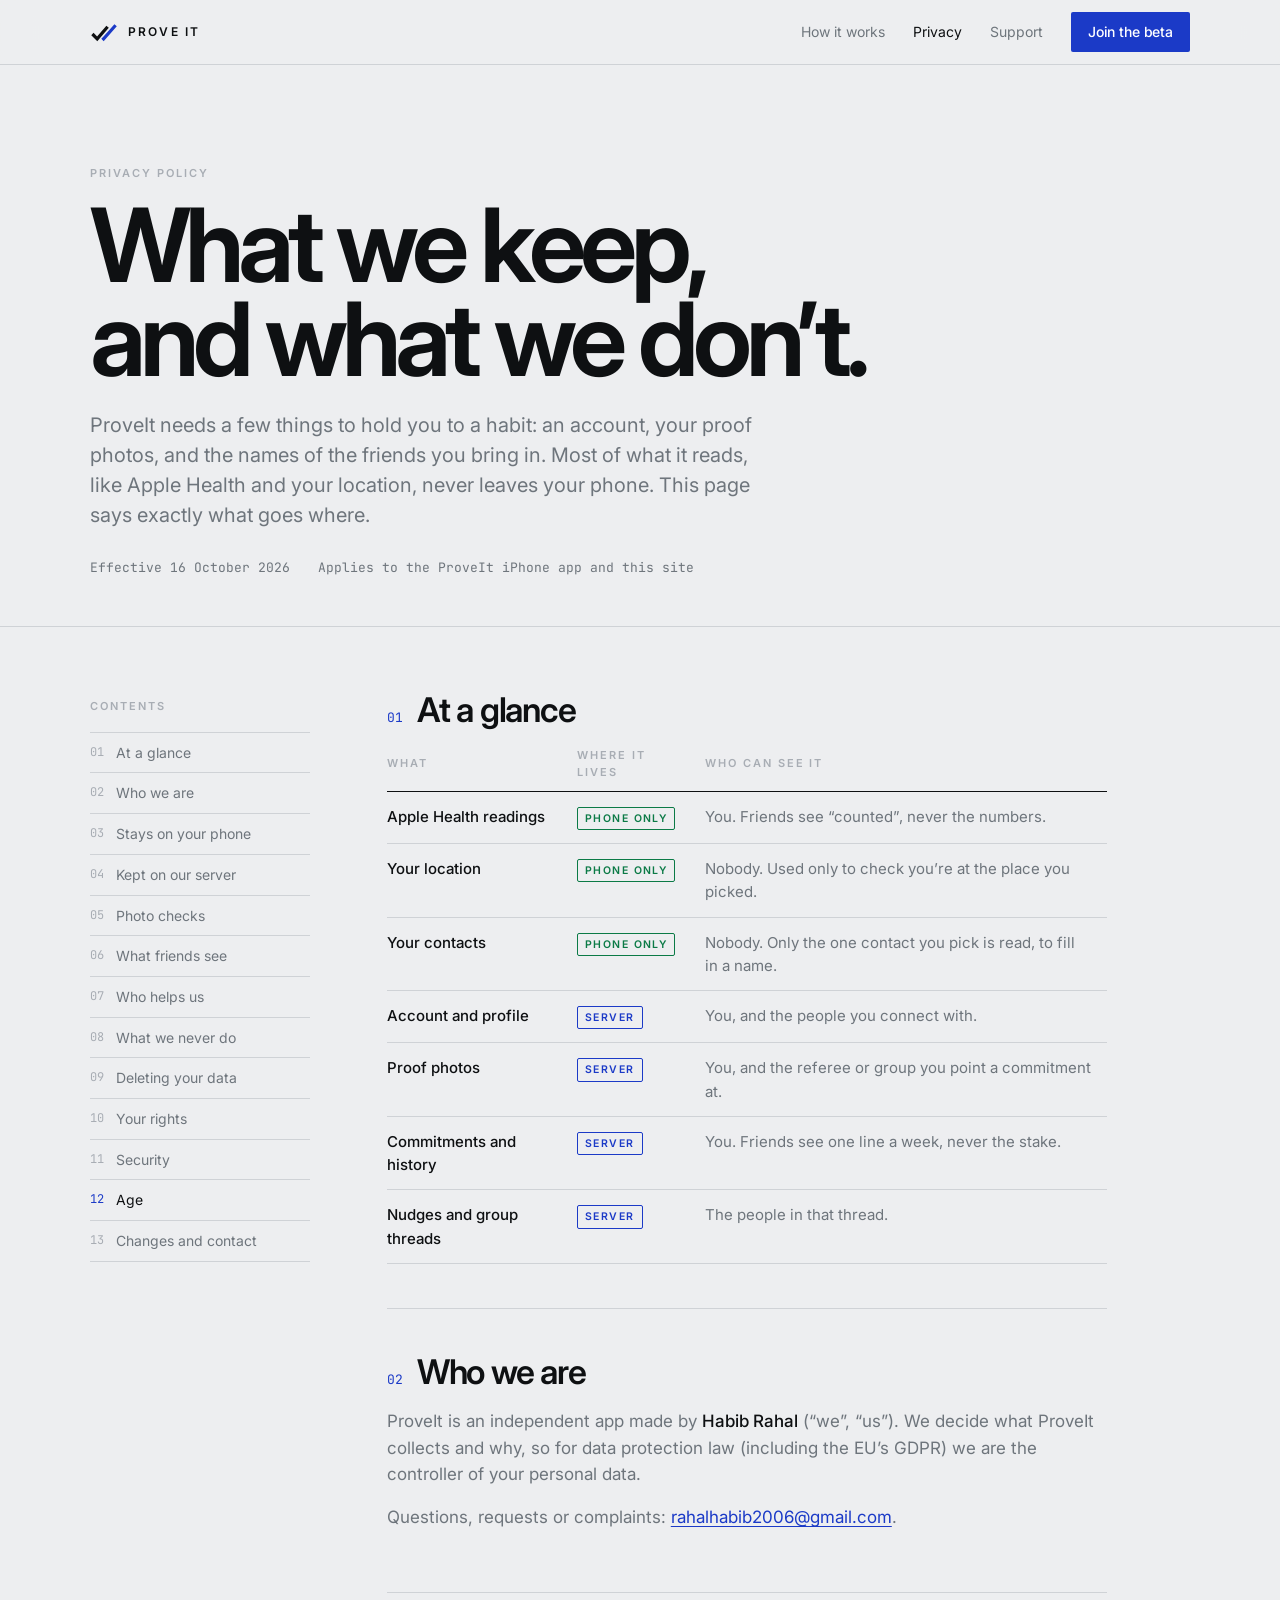
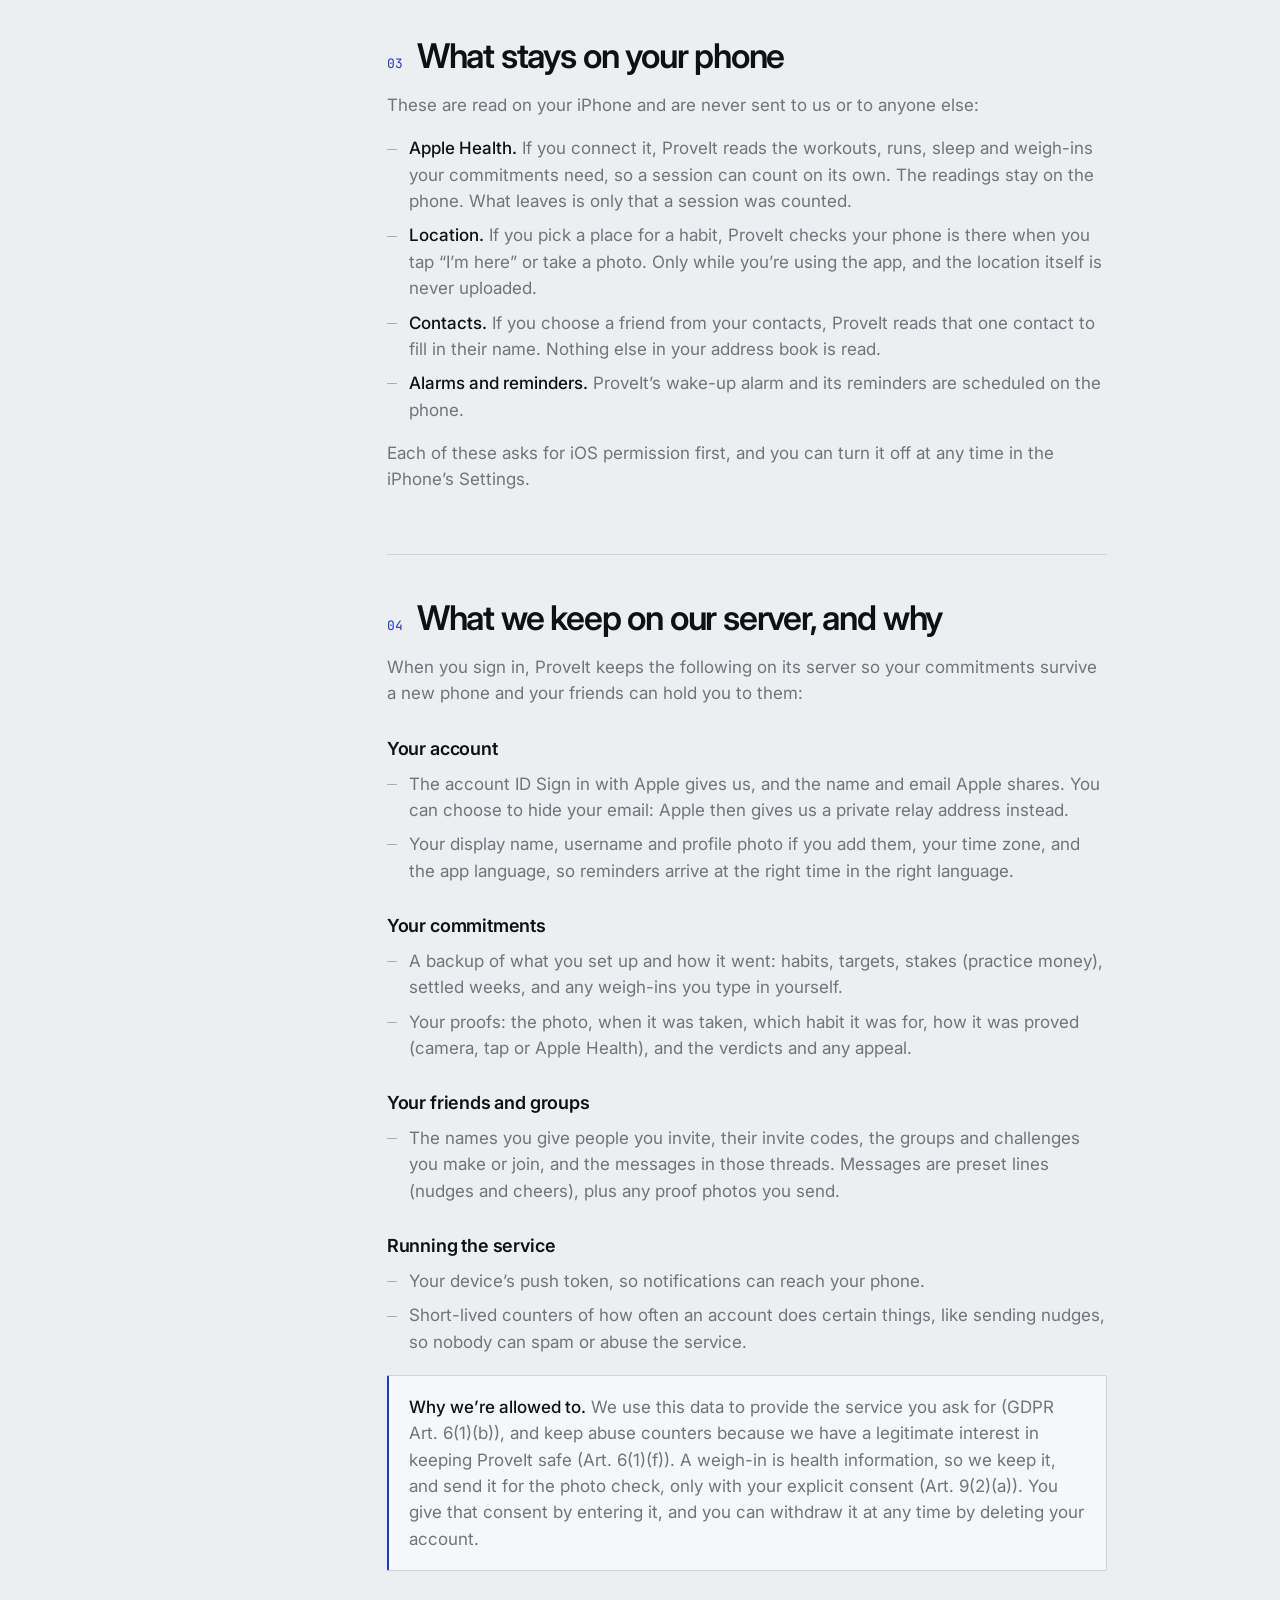
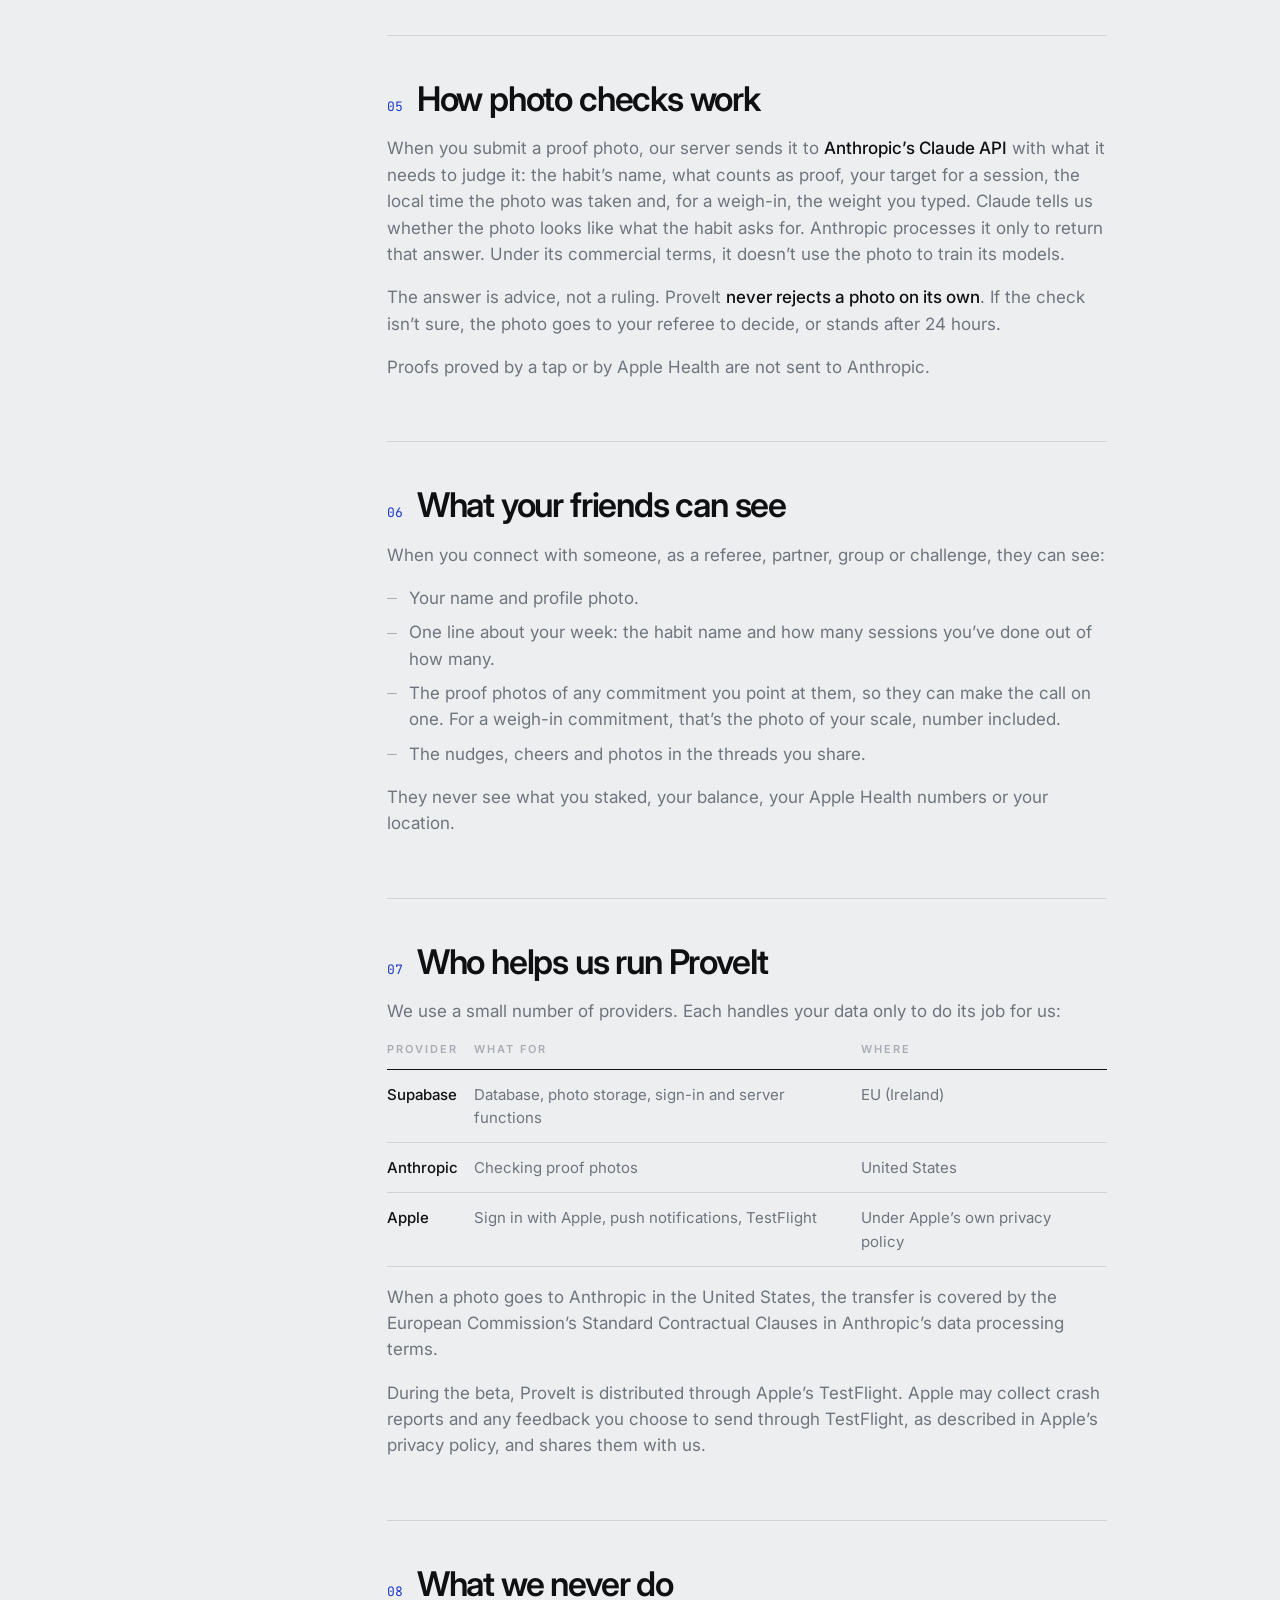
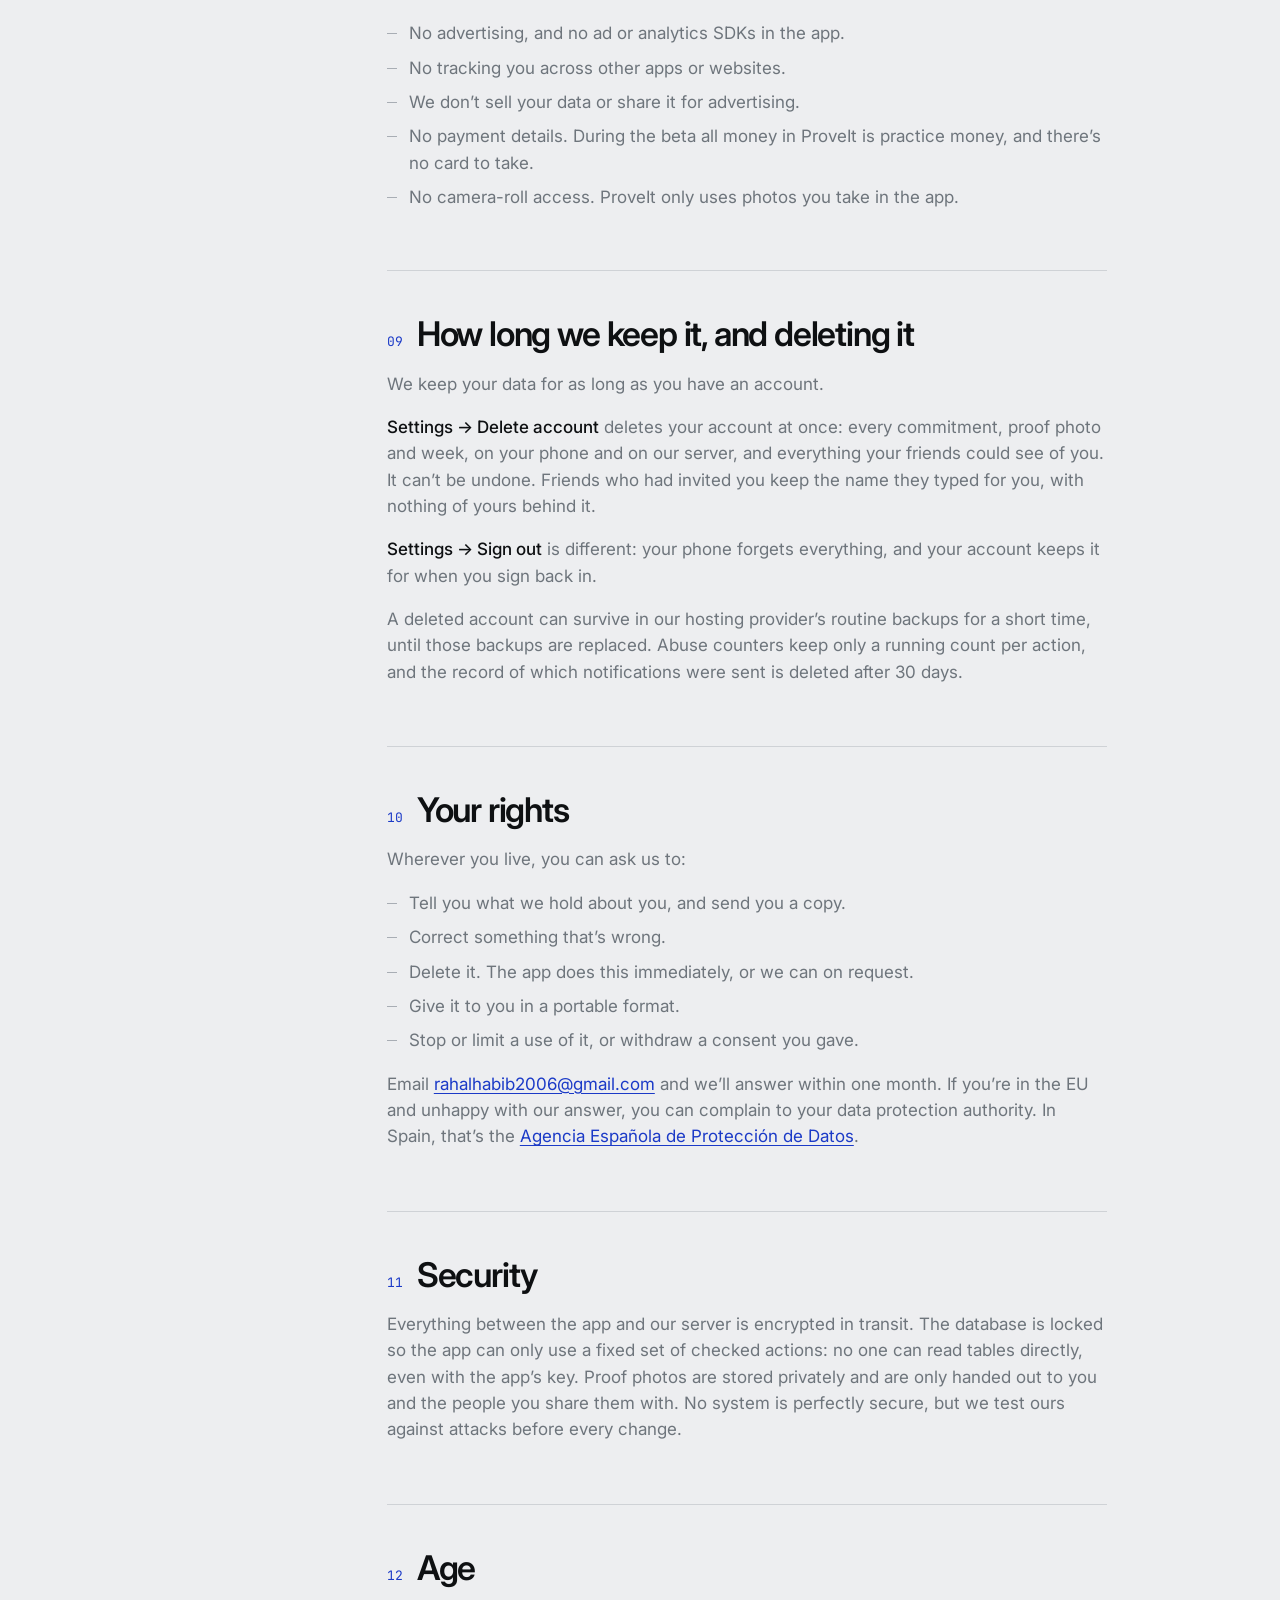
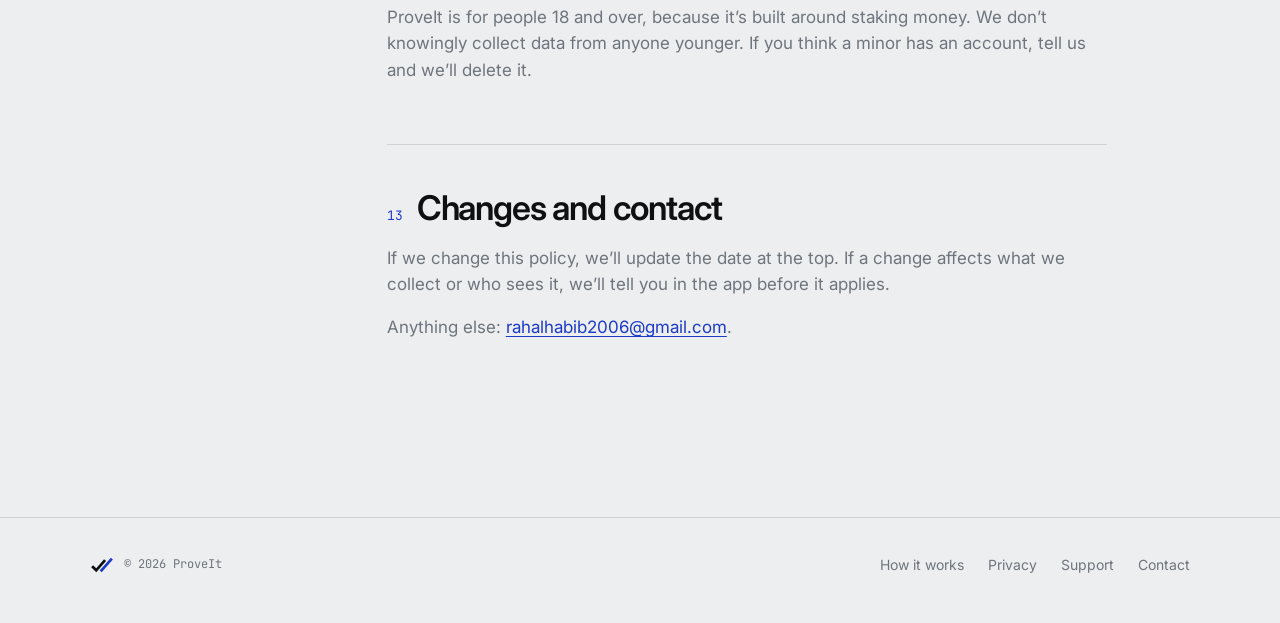
==== privacy/index.html @ bd60a8a4 "ProveIt site: landing, privacy policy, support Co-Authored-By: Claude Opus 5.5 <noreply@anthropic.co" ====
<!doctype html>
<html lang="en" class="no-js">
<head>
  <meta charset="utf-8">
  <meta name="viewport" content="width=device-width, initial-scale=1, viewport-fit=cover">
  <title>Privacy Policy · ProveIt</title>
  <meta name="description" content="What ProveIt keeps, where it lives, who can see it, and how to delete it.">
  <meta name="theme-color" content="#EDEEF0" media="(prefers-color-scheme: light)">
  <meta name="theme-color" content="#0D0E10" media="(prefers-color-scheme: dark)">
  <link rel="icon" href="../assets/favicon.svg" type="image/svg+xml">
  <link rel="apple-touch-icon" href="../assets/apple-touch-icon.png">
  <link rel="preconnect" href="https://fonts.googleapis.com">
  <link rel="preconnect" href="https://fonts.gstatic.com" crossorigin>
  <link rel="stylesheet" href="https://fonts.googleapis.com/css2?family=Inter:wght@400;500;600;700&family=JetBrains+Mono:wght@400;500&display=swap">
  <link rel="stylesheet" href="../assets/site.css">
</head>
<body>
  <a class="skip" href="#main">Skip to content</a>

  <header class="header">
    <div class="wrap">
      <a class="brand" href="../" aria-label="ProveIt home">
        <svg class="mark" width="28" height="20" viewBox="14 22 70 50" aria-hidden="true"><polyline class="t1" points="20,52 32,64 58,34" fill="none" stroke-width="8"/><polyline class="t2" points="45,61 48,64 78,30" fill="none" stroke-width="8"/></svg>
        <span class="label">Prove it</span>
      </a>
      <nav class="nav" aria-label="Main">
        <a href="../#how">How it works</a>
        <a href="./" aria-current="page">Privacy</a>
        <a href="../support/">Support</a>
        <a class="btn btn--sm" href="../#beta">Join the beta</a>
      </nav>
    </div>
  </header>

  <main id="main">
    <section class="doc-hero">
      <div class="wrap">
        <p class="label">Privacy policy</p>
        <h1>What we keep,<br>and what we don’t.</h1>
        <p class="lede">ProveIt needs a few things to hold you to a habit: an account, your proof photos, and the names of the friends you bring in. Most of what it reads, like Apple Health and your location, never leaves your phone. This page says exactly what goes where.</p>
        <div class="doc-meta">
          <span class="mono">Effective 16 October 2026</span>
          <span class="mono">Applies to the ProveIt iPhone app and this site</span>
        </div>
      </div>
    </section>

    <div class="wrap doc">
      <aside class="toc" aria-label="Contents">
        <span class="label">Contents</span>
        <ol>
          <li><a href="#glance"><span class="n">01</span>At a glance</a></li>
          <li><a href="#who"><span class="n">02</span>Who we are</a></li>
          <li><a href="#phone"><span class="n">03</span>Stays on your phone</a></li>
          <li><a href="#server"><span class="n">04</span>Kept on our server</a></li>
          <li><a href="#photos"><span class="n">05</span>Photo checks</a></li>
          <li><a href="#friends"><span class="n">06</span>What friends see</a></li>
          <li><a href="#providers"><span class="n">07</span>Who helps us</a></li>
          <li><a href="#never"><span class="n">08</span>What we never do</a></li>
          <li><a href="#retention"><span class="n">09</span>Deleting your data</a></li>
          <li><a href="#rights"><span class="n">10</span>Your rights</a></li>
          <li><a href="#security"><span class="n">11</span>Security</a></li>
          <li><a href="#age"><span class="n">12</span>Age</a></li>
          <li><a href="#changes"><span class="n">13</span>Changes and contact</a></li>
        </ol>
      </aside>

      <article class="prose">
        <section id="glance">
          <h2><span class="n">01</span>At a glance</h2>
          <div class="table-wrap">
            <table class="ledger">
              <thead><tr><th>What</th><th>Where it lives</th><th>Who can see it</th></tr></thead>
              <tbody>
                <tr><td data-label="What">Apple Health readings</td><td data-label="Where it lives"><span class="tag tag--phone">Phone only</span></td><td data-label="Who can see it">You. Friends see “counted”, never the numbers.</td></tr>
                <tr><td data-label="What">Your location</td><td data-label="Where it lives"><span class="tag tag--phone">Phone only</span></td><td data-label="Who can see it">Nobody. Used only to check you’re at the place you picked.</td></tr>
                <tr><td data-label="What">Your contacts</td><td data-label="Where it lives"><span class="tag tag--phone">Phone only</span></td><td data-label="Who can see it">Nobody. Only the one contact you pick is read, to fill in a name.</td></tr>
                <tr><td data-label="What">Account and profile</td><td data-label="Where it lives"><span class="tag tag--server">Server</span></td><td data-label="Who can see it">You, and the people you connect with.</td></tr>
                <tr><td data-label="What">Proof photos</td><td data-label="Where it lives"><span class="tag tag--server">Server</span></td><td data-label="Who can see it">You, and the referee or group you point a commitment at.</td></tr>
                <tr><td data-label="What">Commitments and history</td><td data-label="Where it lives"><span class="tag tag--server">Server</span></td><td data-label="Who can see it">You. Friends see one line a week, never the stake.</td></tr>
                <tr><td data-label="What">Nudges and group threads</td><td data-label="Where it lives"><span class="tag tag--server">Server</span></td><td data-label="Who can see it">The people in that thread.</td></tr>
              </tbody>
            </table>
          </div>
        </section>

        <section id="who">
          <h2><span class="n">02</span>Who we are</h2>
          <p>ProveIt is an independent app made by <strong>Habib Rahal</strong> (“we”, “us”). We decide what ProveIt collects and why, so for data protection law (including the EU’s GDPR) we are the controller of your personal data.</p>
          <p>Questions, requests or complaints: <a href="mailto:rahalhabib2006@gmail.com">rahalhabib2006@gmail.com</a>.</p>
        </section>

        <section id="phone">
          <h2><span class="n">03</span>What stays on your phone</h2>
          <p>These are read on your iPhone and are never sent to us or to anyone else:</p>
          <ul>
            <li><strong>Apple Health.</strong> If you connect it, ProveIt reads the workouts, runs, sleep and weigh-ins your commitments need, so a session can count on its own. The readings stay on the phone. What leaves is only that a session was counted.</li>
            <li><strong>Location.</strong> If you pick a place for a habit, ProveIt checks your phone is there when you tap “I’m here” or take a photo. Only while you’re using the app, and the location itself is never uploaded.</li>
            <li><strong>Contacts.</strong> If you choose a friend from your contacts, ProveIt reads that one contact to fill in their name. Nothing else in your address book is read.</li>
            <li><strong>Alarms and reminders.</strong> ProveIt’s wake-up alarm and its reminders are scheduled on the phone.</li>
          </ul>
          <p>Each of these asks for iOS permission first, and you can turn it off at any time in the iPhone’s Settings.</p>
        </section>

        <section id="server">
          <h2><span class="n">04</span>What we keep on our server, and why</h2>
          <p>When you sign in, ProveIt keeps the following on its server so your commitments survive a new phone and your friends can hold you to them:</p>
          <h3>Your account</h3>
          <ul>
            <li>The account ID Sign in with Apple gives us, and the name and email Apple shares. You can choose to hide your email: Apple then gives us a private relay address instead.</li>
            <li>Your display name, username and profile photo if you add them, your time zone, and the app language, so reminders arrive at the right time in the right language.</li>
          </ul>
          <h3>Your commitments</h3>
          <ul>
            <li>A backup of what you set up and how it went: habits, targets, stakes (practice money), settled weeks, and any weigh-ins you type in yourself.</li>
            <li>Your proofs: the photo, when it was taken, which habit it was for, how it was proved (camera, tap or Apple Health), and the verdicts and any appeal.</li>
          </ul>
          <h3>Your friends and groups</h3>
          <ul>
            <li>The names you give people you invite, their invite codes, the groups and challenges you make or join, and the messages in those threads. Messages are preset lines (nudges and cheers), plus any proof photos you send.</li>
          </ul>
          <h3>Running the service</h3>
          <ul>
            <li>Your device’s push token, so notifications can reach your phone.</li>
            <li>Short-lived counters of how often an account does certain things, like sending nudges, so nobody can spam or abuse the service.</li>
          </ul>
          <div class="callout"><p><strong>Why we’re allowed to.</strong> We use this data to provide the service you ask for (GDPR Art. 6(1)(b)), and keep abuse counters because we have a legitimate interest in keeping ProveIt safe (Art. 6(1)(f)). A weigh-in is health information, so we keep it, and send it for the photo check, only with your explicit consent (Art. 9(2)(a)). You give that consent by entering it, and you can withdraw it at any time by deleting your account.</p></div>
        </section>

        <section id="photos">
          <h2><span class="n">05</span>How photo checks work</h2>
          <p>When you submit a proof photo, our server sends it to <strong>Anthropic’s Claude API</strong> with what it needs to judge it: the habit’s name, what counts as proof, your target for a session, the local time the photo was taken and, for a weigh-in, the weight you typed. Claude tells us whether the photo looks like what the habit asks for. Anthropic processes it only to return that answer. Under its commercial terms, it doesn’t use the photo to train its models.</p>
          <p>The answer is advice, not a ruling. ProveIt <strong>never rejects a photo on its own</strong>. If the check isn’t sure, the photo goes to your referee to decide, or stands after 24 hours.</p>
          <p>Proofs proved by a tap or by Apple Health are not sent to Anthropic.</p>
        </section>

        <section id="friends">
          <h2><span class="n">06</span>What your friends can see</h2>
          <p>When you connect with someone, as a referee, partner, group or challenge, they can see:</p>
          <ul>
            <li>Your name and profile photo.</li>
            <li>One line about your week: the habit name and how many sessions you’ve done out of how many.</li>
            <li>The proof photos of any commitment you point at them, so they can make the call on one. For a weigh-in commitment, that’s the photo of your scale, number included.</li>
            <li>The nudges, cheers and photos in the threads you share.</li>
          </ul>
          <p>They never see what you staked, your balance, your Apple Health numbers or your location.</p>
        </section>

        <section id="providers">
          <h2><span class="n">07</span>Who helps us run ProveIt</h2>
          <p>We use a small number of providers. Each handles your data only to do its job for us:</p>
          <div class="table-wrap">
            <table class="ledger">
              <thead><tr><th>Provider</th><th>What for</th><th>Where</th></tr></thead>
              <tbody>
                <tr><td data-label="Provider">Supabase</td><td data-label="What for">Database, photo storage, sign-in and server functions</td><td data-label="Where">EU (Ireland)</td></tr>
                <tr><td data-label="Provider">Anthropic</td><td data-label="What for">Checking proof photos</td><td data-label="Where">United States</td></tr>
                <tr><td data-label="Provider">Apple</td><td data-label="What for">Sign in with Apple, push notifications, TestFlight</td><td data-label="Where">Under Apple’s own privacy policy</td></tr>
              </tbody>
            </table>
          </div>
          <p>When a photo goes to Anthropic in the United States, the transfer is covered by the European Commission’s Standard Contractual Clauses in Anthropic’s data processing terms.</p>
          <p>During the beta, ProveIt is distributed through Apple’s TestFlight. Apple may collect crash reports and any feedback you choose to send through TestFlight, as described in Apple’s privacy policy, and shares them with us.</p>
        </section>

        <section id="never">
          <h2><span class="n">08</span>What we never do</h2>
          <ul>
            <li>No advertising, and no ad or analytics SDKs in the app.</li>
            <li>No tracking you across other apps or websites.</li>
            <li>We don’t sell your data or share it for advertising.</li>
            <li>No payment details. During the beta all money in ProveIt is practice money, and there’s no card to take.</li>
            <li>No camera-roll access. ProveIt only uses photos you take in the app.</li>
          </ul>
        </section>

        <section id="retention">
          <h2><span class="n">09</span>How long we keep it, and deleting it</h2>
          <p>We keep your data for as long as you have an account.</p>
          <p><strong>Settings → Delete account</strong> deletes your account at once: every commitment, proof photo and week, on your phone and on our server, and everything your friends could see of you. It can’t be undone. Friends who had invited you keep the name they typed for you, with nothing of yours behind it.</p>
          <p><strong>Settings → Sign out</strong> is different: your phone forgets everything, and your account keeps it for when you sign back in.</p>
          <p>A deleted account can survive in our hosting provider’s routine backups for a short time, until those backups are replaced. Abuse counters keep only a running count per action, and the record of which notifications were sent is deleted after 30 days.</p>
        </section>

        <section id="rights">
          <h2><span class="n">10</span>Your rights</h2>
          <p>Wherever you live, you can ask us to:</p>
          <ul>
            <li>Tell you what we hold about you, and send you a copy.</li>
            <li>Correct something that’s wrong.</li>
            <li>Delete it. The app does this immediately, or we can on request.</li>
            <li>Give it to you in a portable format.</li>
            <li>Stop or limit a use of it, or withdraw a consent you gave.</li>
          </ul>
          <p>Email <a href="mailto:rahalhabib2006@gmail.com">rahalhabib2006@gmail.com</a> and we’ll answer within one month. If you’re in the EU and unhappy with our answer, you can complain to your data protection authority. In Spain, that’s the <a href="https://www.aepd.es" rel="noopener">Agencia Española de Protección de Datos</a>.</p>
        </section>

        <section id="security">
          <h2><span class="n">11</span>Security</h2>
          <p>Everything between the app and our server is encrypted in transit. The database is locked so the app can only use a fixed set of checked actions: no one can read tables directly, even with the app’s key. Proof photos are stored privately and are only handed out to you and the people you share them with. No system is perfectly secure, but we test ours against attacks before every change.</p>
        </section>

        <section id="age">
          <h2><span class="n">12</span>Age</h2>
          <p>ProveIt is for people 18 and over, because it’s built around staking money. We don’t knowingly collect data from anyone younger. If you think a minor has an account, tell us and we’ll delete it.</p>
        </section>

        <section id="changes">
          <h2><span class="n">13</span>Changes and contact</h2>
          <p>If we change this policy, we’ll update the date at the top. If a change affects what we collect or who sees it, we’ll tell you in the app before it applies.</p>
          <p>Anything else: <a href="mailto:rahalhabib2006@gmail.com">rahalhabib2006@gmail.com</a>.</p>
        </section>
      </article>
    </div>
  </main>

  <footer class="footer">
    <div class="wrap">
      <a class="brand" href="../" aria-label="ProveIt home">
        <svg class="mark" width="24" height="17" viewBox="14 22 70 50" aria-hidden="true"><polyline class="t1" points="20,52 32,64 58,34" fill="none" stroke-width="8"/><polyline class="t2" points="45,61 48,64 78,30" fill="none" stroke-width="8"/></svg>
        <span class="mono">© 2026 ProveIt</span>
      </a>
      <nav aria-label="Footer">
        <a href="../#how">How it works</a>
        <a href="./">Privacy</a>
        <a href="../support/">Support</a>
        <a href="mailto:rahalhabib2006@gmail.com">Contact</a>
      </nav>
    </div>
  </footer>

  <script src="../assets/site.js"></script>
</body>
</html>
---- assets/site.css ----
/* ProveIt — the site. Same Ledger as the app: cool paper, ink, one blue,
   hairlines instead of shadows, near-square corners, tabular numbers. */

:root {
  --paper: #EDEEF0;
  --raised: #F6F7F8;
  --ink: #0E1012;
  --ink2: #6E757C;
  --ink3: #A8ADB4;
  --rule: #CFD2D6;
  --rule-strong: #B4B9BF;
  --blue: #1B3AC7;
  --blue-press: #142C9A;
  --green: #0B7A46;
  --red: #B3251A;
  --on-blue: #FFFFFF;
  --header-bg: rgba(237, 238, 240, 0.82);

  --sans: -apple-system, BlinkMacSystemFont, "SF Pro Display", "SF Pro Text", "Inter", "Helvetica Neue", Arial, sans-serif;
  --mono: ui-monospace, "SF Mono", "JetBrains Mono", Menlo, Consolas, monospace;

  --gutter: clamp(16px, 4vw, 40px);
  --max: 1180px;
  --radius: 2px;
  --ease: cubic-bezier(0.2, 0.7, 0.2, 1);
  color-scheme: light dark;
}

@media (prefers-color-scheme: dark) {
  :root:not([data-theme="light"]) {
    --paper: #0D0E10;
    --raised: #16181B;
    --ink: #F2F3F5;
    --ink2: #9AA1A8;
    --ink3: #676E75;
    --rule: #262A2E;
    --rule-strong: #363C42;
    --blue: #6E86FF;
    --blue-press: #8DA0FF;
    --green: #35C47E;
    --red: #FF6B5E;
    --on-blue: #0B0D14;
    --header-bg: rgba(13, 14, 16, 0.82);
  }
}

*, *::before, *::after { box-sizing: border-box; }

html { -webkit-text-size-adjust: 100%; scroll-behavior: smooth; }
@media (prefers-reduced-motion: reduce) { html { scroll-behavior: auto; } }

body {
  margin: 0;
  background: var(--paper);
  color: var(--ink);
  font-family: var(--sans);
  font-size: 17px;
  line-height: 1.55;
  -webkit-font-smoothing: antialiased;
  -moz-osx-font-smoothing: grayscale;
  text-rendering: optimizeLegibility;
  overflow-x: hidden;
}

img { display: block; max-width: 100%; height: auto; }
a { color: inherit; }
::selection { background: var(--blue); color: var(--on-blue); }

:focus-visible { outline: 2px solid var(--blue); outline-offset: 3px; border-radius: var(--radius); }

.wrap { width: 100%; max-width: var(--max); margin: 0 auto; padding: 0 var(--gutter); }
.num { font-variant-numeric: tabular-nums; }

.skip { position: absolute; left: -9999px; top: 0; }
.skip:focus { left: var(--gutter); top: 12px; z-index: 100; background: var(--ink); color: var(--paper); padding: 8px 12px; }

/* ---------- Type ---------- */

.label {
  font-size: 11px;
  font-weight: 600;
  letter-spacing: 0.18em;
  text-transform: uppercase;
  color: var(--ink3);
  line-height: 1.3;
}
.label--ink { color: var(--ink); }
.label--blue { color: var(--blue); }
.label--green { color: var(--green); }
.label--red { color: var(--red); }

.mono { font-family: var(--mono); font-size: 13px; color: var(--ink2); letter-spacing: 0; }

h1, h2, h3 { margin: 0; font-weight: 600; color: var(--ink); }

.h2 {
  font-size: clamp(36px, 5.6vw, 64px);
  line-height: 1.0;
  letter-spacing: -0.045em;
}
.h3 {
  font-size: clamp(22px, 2.4vw, 28px);
  line-height: 1.15;
  letter-spacing: -0.025em;
}
.lede { font-size: clamp(18px, 1.6vw, 20px); color: var(--ink2); line-height: 1.5; max-width: 34em; }
.lede strong { color: var(--ink); font-weight: 500; }

/* ---------- Mark ---------- */

.mark { display: inline-block; flex: none; }
.mark .t1 { stroke: var(--ink); }
.mark .t2 { stroke: var(--blue); }

/* ---------- Buttons ---------- */

.btn {
  display: inline-flex;
  align-items: center;
  justify-content: center;
  gap: 10px;
  height: 54px;
  padding: 0 24px;
  border-radius: var(--radius);
  background: var(--blue);
  color: var(--on-blue);
  font: 500 16px/1 var(--sans);
  letter-spacing: -0.01em;
  text-decoration: none;
  border: 1px solid transparent;
  transition: background-color 180ms var(--ease), transform 180ms var(--ease);
  white-space: nowrap;
}
.btn:hover { background: var(--blue-press); }
.btn:active { transform: translateY(1px); }
.btn--sm { height: 40px; padding: 0 16px; font-size: 14px; }
.btn--ghost { background: transparent; color: var(--ink); border-color: var(--rule-strong); }
.btn--ghost:hover { background: var(--raised); }
.btn .arrow { transition: transform 180ms var(--ease); }
.btn:hover .arrow { transform: translateX(3px); }

.link {
  color: var(--blue);
  text-decoration: none;
  font-weight: 500;
  background-image: linear-gradient(currentColor, currentColor);
  background-size: 0% 1px;
  background-position: 0 100%;
  background-repeat: no-repeat;
  transition: background-size 180ms var(--ease);
}
.link:hover { background-size: 100% 1px; }

/* ---------- Header ---------- */

.header {
  position: sticky;
  top: 0;
  z-index: 50;
  background: var(--header-bg);
  -webkit-backdrop-filter: saturate(160%) blur(16px);
  backdrop-filter: saturate(160%) blur(16px);
  border-bottom: 1px solid var(--rule);
}
.header .wrap { display: flex; align-items: center; justify-content: space-between; height: 64px; gap: 16px; }
.brand { display: inline-flex; align-items: center; gap: 10px; text-decoration: none; }
.brand .label { color: var(--ink); font-size: 12px; }
.nav { display: flex; align-items: center; gap: 28px; }
.nav a:not(.btn) { font-size: 14px; color: var(--ink2); text-decoration: none; transition: color 180ms var(--ease); }
.nav a:not(.btn):hover, .nav a[aria-current="page"] { color: var(--ink); }
@media (max-width: 760px) {
  .nav a:not(.btn) { display: none; }
}

/* ---------- Hero ---------- */

.hero { padding: clamp(40px, 7vw, 96px) 0 clamp(56px, 8vw, 112px); }
.hero .wrap { display: grid; grid-template-columns: minmax(0, 1.2fr) minmax(0, 0.8fr); gap: clamp(32px, 6vw, 88px); align-items: center; }

.poster { margin: 22px 0 32px; }
.poster span {
  display: block;
  font-size: clamp(64px, 10.4vw, 144px);
  font-weight: 650;
  letter-spacing: -0.058em;
  line-height: 0.9;
  padding: 0.07em 0 0.11em;
  border-bottom: 1px solid var(--rule);
}
.poster span:last-child { color: var(--blue); border-bottom: 0; }

.hero .lede { margin: 0 0 32px; }
.cta-row { display: flex; flex-wrap: wrap; align-items: center; gap: 14px 24px; }
.fine { margin-top: 22px; display: flex; align-items: flex-start; gap: 10px; }
.fine::before { content: ""; flex: none; width: 18px; height: 1px; margin-top: 0.8em; background: var(--rule-strong); }

.hero-visual { position: relative; display: flex; justify-content: center; }

@media (max-width: 900px) {
  .hero .wrap { grid-template-columns: 1fr; }
  .hero-visual { margin-top: 8px; }
}

/* ---------- Phone ---------- */

.phone {
  position: relative;
  width: min(100%, 340px);
  aspect-ratio: 1320 / 2868;
  padding: 11px;
  border-radius: 54px;
  background: #0B0C0E;
  box-shadow:
    0 0 0 1px rgba(255, 255, 255, 0.06) inset,
    0 1px 0 1px #2A2D31,
    0 40px 80px -30px rgba(14, 16, 18, 0.35),
    0 18px 36px -24px rgba(14, 16, 18, 0.30);
}
.phone img { width: 100%; height: 100%; object-fit: cover; border-radius: 43px; background: var(--paper); }
.phone--sm { width: min(100%, 300px); }

/* A verdict, the way the app prints one. */
.verdict {
  position: absolute;
  background: var(--raised);
  border: 1px solid var(--rule);
  border-radius: var(--radius);
  padding: 14px 16px 15px;
  min-width: 220px;
  box-shadow: 0 24px 48px -28px rgba(14, 16, 18, 0.35);
}
.verdict .row { display: flex; justify-content: space-between; align-items: baseline; gap: 18px; }
.verdict .title { font-size: 17px; font-weight: 500; letter-spacing: -0.01em; margin-top: 6px; }
.verdict--a { left: -6%; bottom: 18%; }
.verdict--b { right: -8%; top: 14%; min-width: 0; }
.verdict--b .big { font-size: 34px; font-weight: 600; letter-spacing: -0.05em; line-height: 1; margin-top: 8px; }
.verdict--b .big i { font-style: normal; color: var(--ink3); }
@media (max-width: 900px) {
  .verdict--a { left: 0; }
  .verdict--b { right: 0; }
}
@media (max-width: 420px) {
  .verdict { transform: scale(0.88); }
  .verdict--a { left: -10px; transform-origin: left bottom; }
  .verdict--b { right: -10px; transform-origin: right top; }
}

/* ---------- Statement band ---------- */

.statement { border-top: 1px solid var(--rule); border-bottom: 1px solid var(--rule); background: var(--raised); }
.statement .wrap { padding-top: clamp(36px, 5vw, 56px); padding-bottom: clamp(36px, 5vw, 56px); }
.statement-head { display: flex; justify-content: space-between; align-items: baseline; gap: 16px; padding-bottom: 14px; border-bottom: 2px solid var(--ink); }
.statement-grid { display: grid; grid-template-columns: repeat(4, minmax(0, 1fr)); }
.statement-cell { padding: 22px 20px 4px 0; }
.statement-cell + .statement-cell { padding-left: 20px; border-left: 1px solid var(--rule); }
.statement-cell .value {
  display: block;
  margin-top: 10px;
  font-size: clamp(34px, 4.6vw, 60px);
  font-weight: 600;
  letter-spacing: -0.055em;
  line-height: 1;
  font-variant-numeric: tabular-nums;
}
.statement-cell .unit { font-size: 0.4em; letter-spacing: -0.01em; color: var(--ink2); font-weight: 400; margin-left: 4px; }
.statement-note { margin: 26px 0 0; color: var(--ink2); max-width: 44em; }
@media (max-width: 720px) {
  .statement-grid { grid-template-columns: repeat(2, minmax(0, 1fr)); }
  .statement-cell:nth-child(3) { padding-left: 0; border-left: 0; }
  .statement-cell:nth-child(n+3) { border-top: 1px solid var(--rule); margin-top: 18px; }
}

/* ---------- Sections ---------- */

.section { padding: clamp(72px, 10vw, 136px) 0; }
.section + .section { border-top: 1px solid var(--rule); }
.section-head { display: grid; grid-template-columns: minmax(0, 1fr) minmax(0, 1fr); gap: 24px 48px; align-items: end; margin-bottom: clamp(48px, 6vw, 80px); }
.section-head .lede { margin: 0; }
@media (max-width: 860px) { .section-head { grid-template-columns: 1fr; } }

/* Steps */
.step {
  display: grid;
  grid-template-columns: minmax(0, 1fr) minmax(0, 1fr);
  gap: clamp(32px, 6vw, 96px);
  align-items: center;
  padding: clamp(40px, 5vw, 64px) 0;
  border-top: 1px solid var(--rule);
}
.step:last-child { padding-bottom: 0; }
.step .copy { max-width: 470px; }
.step:nth-child(even) .copy { order: 2; }
.step-num { display: flex; align-items: center; gap: 12px; margin-bottom: 20px; }
.step-num .n { font-family: var(--mono); font-size: 13px; color: var(--blue); }
.step-title {
  font-size: clamp(48px, 6.4vw, 88px);
  font-weight: 650;
  letter-spacing: -0.058em;
  line-height: 0.92;
  margin: 0 0 22px;
}
.step p { color: var(--ink2); margin: 0 0 28px; }
.step .visual { display: flex; justify-content: center; }
@media (max-width: 860px) {
  .step { grid-template-columns: 1fr; }
  .step:nth-child(even) .copy { order: 0; }
}

/* Ledger rows */
.rows { list-style: none; margin: 0; padding: 0; border-top: 1px solid var(--ink); }
.rows li { display: flex; justify-content: space-between; align-items: baseline; gap: 16px; padding: 13px 0; border-bottom: 1px solid var(--rule); }
.rows .k { font-size: 15px; color: var(--ink); }
.rows .v { font-family: var(--mono); font-size: 13px; color: var(--ink2); text-align: right; }

/* Proof sources (step 3) */
.proofs {
  width: min(100%, 440px);
  background: var(--raised);
  border: 1px solid var(--rule);
  border-radius: var(--radius);
  padding: 22px 22px 8px;
}
.proofs-head { display: flex; justify-content: space-between; align-items: baseline; margin-bottom: 14px; }
.proof {
  display: grid;
  grid-template-columns: 52px minmax(0, 1fr) auto;
  gap: 14px;
  align-items: center;
  padding: 12px 0;
  border-top: 1px solid var(--rule);
}
.thumb {
  width: 52px; height: 52px;
  border-radius: var(--radius);
  display: grid; place-items: center;
  background: var(--paper);
  border: 1px solid var(--rule);
  color: var(--ink);
}
.thumb--photo { background: linear-gradient(135deg, #2E3A33, #1C2420 60%, #3A4038); border: 0; }
.thumb--tap { font-family: var(--mono); font-size: 13px; font-weight: 600; letter-spacing: -0.02em; }
.thumb svg { width: 24px; height: 24px; }
.proof .what { font-size: 15px; font-weight: 500; letter-spacing: -0.01em; }
.proof .when { font-family: var(--mono); font-size: 12px; color: var(--ink2); margin-top: 2px; }

/* Friends */
.friends { display: grid; grid-template-columns: minmax(0, 0.9fr) minmax(0, 1.1fr); gap: clamp(32px, 6vw, 96px); align-items: center; }
.friends .visual { display: flex; justify-content: center; }
.friends p { color: var(--ink2); }
.chips { display: flex; flex-wrap: wrap; gap: 8px; margin: 28px 0 0; padding: 0; list-style: none; }
.chips li {
  font-size: 14px;
  padding: 9px 13px;
  border: 1px solid var(--rule-strong);
  border-radius: var(--radius);
  background: var(--raised);
}
.chips li.on { background: var(--ink); color: var(--paper); border-color: var(--ink); }
.facts { display: grid; grid-template-columns: repeat(3, minmax(0, 1fr)); margin-top: 36px; border-top: 1px solid var(--ink); }
.facts div { padding: 16px 16px 0 0; }
.facts div + div { padding-left: 16px; border-left: 1px solid var(--rule); }
.facts .value { display: block; font-size: clamp(28px, 3vw, 36px); font-weight: 600; letter-spacing: -0.05em; line-height: 1.05; margin-top: 8px; font-variant-numeric: tabular-nums; }
.facts .sub { display: block; font-size: 13.5px; color: var(--ink2); margin-top: 4px; line-height: 1.4; }
@media (max-width: 860px) { .friends { grid-template-columns: 1fr; } .friends .visual { order: 2; } }
@media (max-width: 480px) {
  .facts { grid-template-columns: 1fr; }
  .facts div + div { padding-left: 0; border-left: 0; border-top: 1px solid var(--rule); margin-top: 16px; }
}

/* Principles */
.grid4 { display: grid; grid-template-columns: repeat(4, minmax(0, 1fr)); border-top: 1px solid var(--ink); }
.grid4 > div { padding: 24px 24px 8px 0; }
.grid4 > div + div { padding-left: 24px; border-left: 1px solid var(--rule); }
.grid4 h3 { font-size: 19px; font-weight: 500; letter-spacing: -0.015em; margin: 14px 0 10px; }
.grid4 p { color: var(--ink2); font-size: 15.5px; margin: 0; }
@media (max-width: 960px) {
  .grid4 { grid-template-columns: repeat(2, minmax(0, 1fr)); }
  .grid4 > div:nth-child(3) { padding-left: 0; border-left: 0; }
  .grid4 > div:nth-child(n+3) { border-top: 1px solid var(--rule); margin-top: 24px; }
}
@media (max-width: 560px) {
  .grid4 { grid-template-columns: 1fr; }
  .grid4 > div, .grid4 > div + div { padding-left: 0; border-left: 0; }
  .grid4 > div + div { border-top: 1px solid var(--rule); margin-top: 20px; }
}

/* Record */
.record { display: grid; grid-template-columns: minmax(0, 1fr) minmax(0, 1fr); gap: clamp(32px, 6vw, 96px); align-items: center; }
.record .visual { display: flex; justify-content: center; gap: 20px; }
.record .copy p { color: var(--ink2); }
@media (max-width: 860px) { .record { grid-template-columns: 1fr; } }
@media (max-width: 640px) { .record .visual .phone:nth-child(2) { display: none; } }

/* Closing */
.closing { padding: clamp(88px, 12vw, 168px) 0; border-top: 1px solid var(--rule); text-align: left; }
.closing .big {
  font-size: clamp(72px, 15vw, 220px);
  font-weight: 650;
  letter-spacing: -0.065em;
  line-height: 0.86;
  margin: 18px 0 36px;
}
.closing .big span { color: var(--blue); }
.closing-row { display: flex; flex-wrap: wrap; justify-content: space-between; align-items: end; gap: 28px; padding-top: 28px; border-top: 1px solid var(--ink); }
.closing-row .lede { margin: 0; }
.meta { display: flex; flex-wrap: wrap; gap: 8px 22px; margin-top: 18px; }

/* ---------- Footer ---------- */

.footer { border-top: 1px solid var(--rule); padding: 36px 0 48px; }
.footer .wrap { display: flex; flex-wrap: wrap; justify-content: space-between; align-items: center; gap: 18px; }
.footer nav { display: flex; flex-wrap: wrap; gap: 8px 24px; }
.footer a { font-size: 14px; color: var(--ink2); text-decoration: none; }
.footer a:hover { color: var(--ink); }
.footer .mono { font-size: 12px; }

/* ---------- Documents (privacy, support) ---------- */

.doc-hero { padding: clamp(48px, 7vw, 96px) 0 clamp(32px, 4vw, 48px); border-bottom: 1px solid var(--rule); }
.doc-hero h1 { font-size: clamp(48px, 8vw, 104px); font-weight: 650; letter-spacing: -0.058em; line-height: 0.92; margin: 18px 0 24px; }
.doc-hero .lede { margin: 0; }
.doc-meta { display: flex; flex-wrap: wrap; gap: 8px 28px; margin-top: 28px; }

.doc { display: grid; grid-template-columns: 220px minmax(0, 1fr); gap: clamp(32px, 6vw, 96px); padding-top: clamp(40px, 5vw, 72px); padding-bottom: clamp(72px, 9vw, 120px); }
.toc { position: sticky; top: 96px; align-self: start; }
.toc ol { list-style: none; margin: 14px 0 0; padding: 0; border-top: 1px solid var(--rule); }
.toc li { border-bottom: 1px solid var(--rule); }
.toc a { display: flex; gap: 12px; padding: 9px 0; font-size: 14px; color: var(--ink2); text-decoration: none; transition: color 180ms var(--ease); }
.toc a:hover, .toc a.active { color: var(--ink); }
.toc a .n { font-family: var(--mono); font-size: 12px; color: var(--ink3); padding-top: 1px; }
.toc a.active .n { color: var(--blue); }
@media (max-width: 900px) {
  .doc { grid-template-columns: minmax(0, 1fr); }
  .toc { position: static; }
}

.prose { max-width: 720px; }
.prose section { scroll-margin-top: 88px; padding-bottom: 44px; margin-bottom: 44px; border-bottom: 1px solid var(--rule); }
.prose section:last-child { border-bottom: 0; margin-bottom: 0; }
.prose h2 { display: flex; align-items: baseline; gap: 14px; font-size: clamp(26px, 3vw, 34px); letter-spacing: -0.035em; line-height: 1.1; margin: 0 0 18px; }
.prose h2 .n { font-family: var(--mono); font-size: 13px; font-weight: 400; color: var(--blue); letter-spacing: 0; }
.prose h3 { font-size: 18px; font-weight: 600; letter-spacing: -0.01em; margin: 28px 0 8px; }
.prose p, .prose li { color: var(--ink2); }
.prose p strong, .prose li strong { color: var(--ink); font-weight: 500; }
.prose ul { padding-left: 0; list-style: none; margin: 0 0 16px; }
.prose ul li { position: relative; padding-left: 22px; margin: 8px 0; }
.prose ul li::before { content: ""; position: absolute; left: 0; top: 0.78em; width: 10px; height: 1px; background: var(--ink3); }
.prose a { color: var(--blue); text-underline-offset: 3px; text-decoration-thickness: 1px; }
.prose a.btn { color: var(--on-blue); text-decoration: none; }

/* At-a-glance table */
.table-wrap { overflow-x: auto; -webkit-overflow-scrolling: touch; margin: 8px 0 0; }
table.ledger { width: 100%; border-collapse: collapse; min-width: 560px; font-size: 15px; }
table.ledger th { text-align: left; font-size: 11px; font-weight: 600; letter-spacing: 0.18em; text-transform: uppercase; color: var(--ink3); padding: 0 16px 10px 0; border-bottom: 1px solid var(--ink); }
table.ledger td { padding: 13px 16px 13px 0; border-bottom: 1px solid var(--rule); color: var(--ink2); vertical-align: top; }
table.ledger td:first-child { color: var(--ink); font-weight: 500; }
@media (max-width: 600px) {
  table.ledger { min-width: 0; }
  table.ledger thead { display: none; }
  table.ledger tbody { display: block; border-top: 1px solid var(--ink); }
  table.ledger tr { display: block; padding: 14px 0 12px; border-bottom: 1px solid var(--rule); }
  table.ledger td { display: block; border: 0; padding: 0; }
  table.ledger td:not(:first-child)::before { content: attr(data-label); display: block; font-size: 10.5px; font-weight: 600; letter-spacing: 0.16em; text-transform: uppercase; color: var(--ink3); margin: 10px 0 3px; }
}
.tag { display: inline-block; font-size: 10.5px; font-weight: 600; letter-spacing: 0.14em; text-transform: uppercase; padding: 3px 7px 2px; border: 1px solid currentColor; border-radius: var(--radius); white-space: nowrap; }
.tag--phone { color: var(--green); }
.tag--server { color: var(--blue); }

.callout { border: 1px solid var(--rule); border-left: 2px solid var(--blue); background: var(--raised); padding: 18px 20px; margin: 20px 0; border-radius: var(--radius); }
.callout p { margin: 0; }

/* FAQ */
.faq { border-top: 1px solid var(--ink); }
.faq details { border-bottom: 1px solid var(--rule); }
.faq summary {
  list-style: none;
  cursor: pointer;
  display: flex;
  justify-content: space-between;
  align-items: center;
  gap: 20px;
  padding: 20px 0;
  font-size: 18px;
  font-weight: 500;
  letter-spacing: -0.015em;
  color: var(--ink);
}
.faq summary::-webkit-details-marker { display: none; }
.faq summary .plus { position: relative; width: 14px; height: 14px; flex: none; }
.faq summary .plus::before, .faq summary .plus::after { content: ""; position: absolute; left: 0; top: 50%; width: 14px; height: 1.5px; background: var(--ink); transition: transform 180ms var(--ease); }
.faq summary .plus::after { transform: rotate(90deg); }
.faq details[open] summary .plus::after { transform: rotate(0deg); }
.faq .answer { padding: 0 0 22px; max-width: 640px; }
.faq .answer p { margin: 0 0 12px; color: var(--ink2); }

.contact-card { display: grid; grid-template-columns: minmax(0, 1fr) auto; gap: 20px; align-items: center; background: var(--raised); border: 1px solid var(--rule); border-radius: var(--radius); padding: 24px; margin-bottom: 48px; }
.contact-card .email { font-size: clamp(20px, 2.4vw, 26px); font-weight: 600; letter-spacing: -0.03em; margin-top: 6px; word-break: break-all; }
@media (max-width: 600px) { .contact-card { grid-template-columns: 1fr; } }

/* ---------- Reveal ---------- */

.reveal { opacity: 0; transform: translateY(14px); transition: opacity 600ms var(--ease), transform 600ms var(--ease); }
.reveal.in { opacity: 1; transform: none; }
@media (prefers-reduced-motion: reduce) { .reveal { opacity: 1; transform: none; transition: none; } }
.no-js .reveal { opacity: 1; transform: none; }
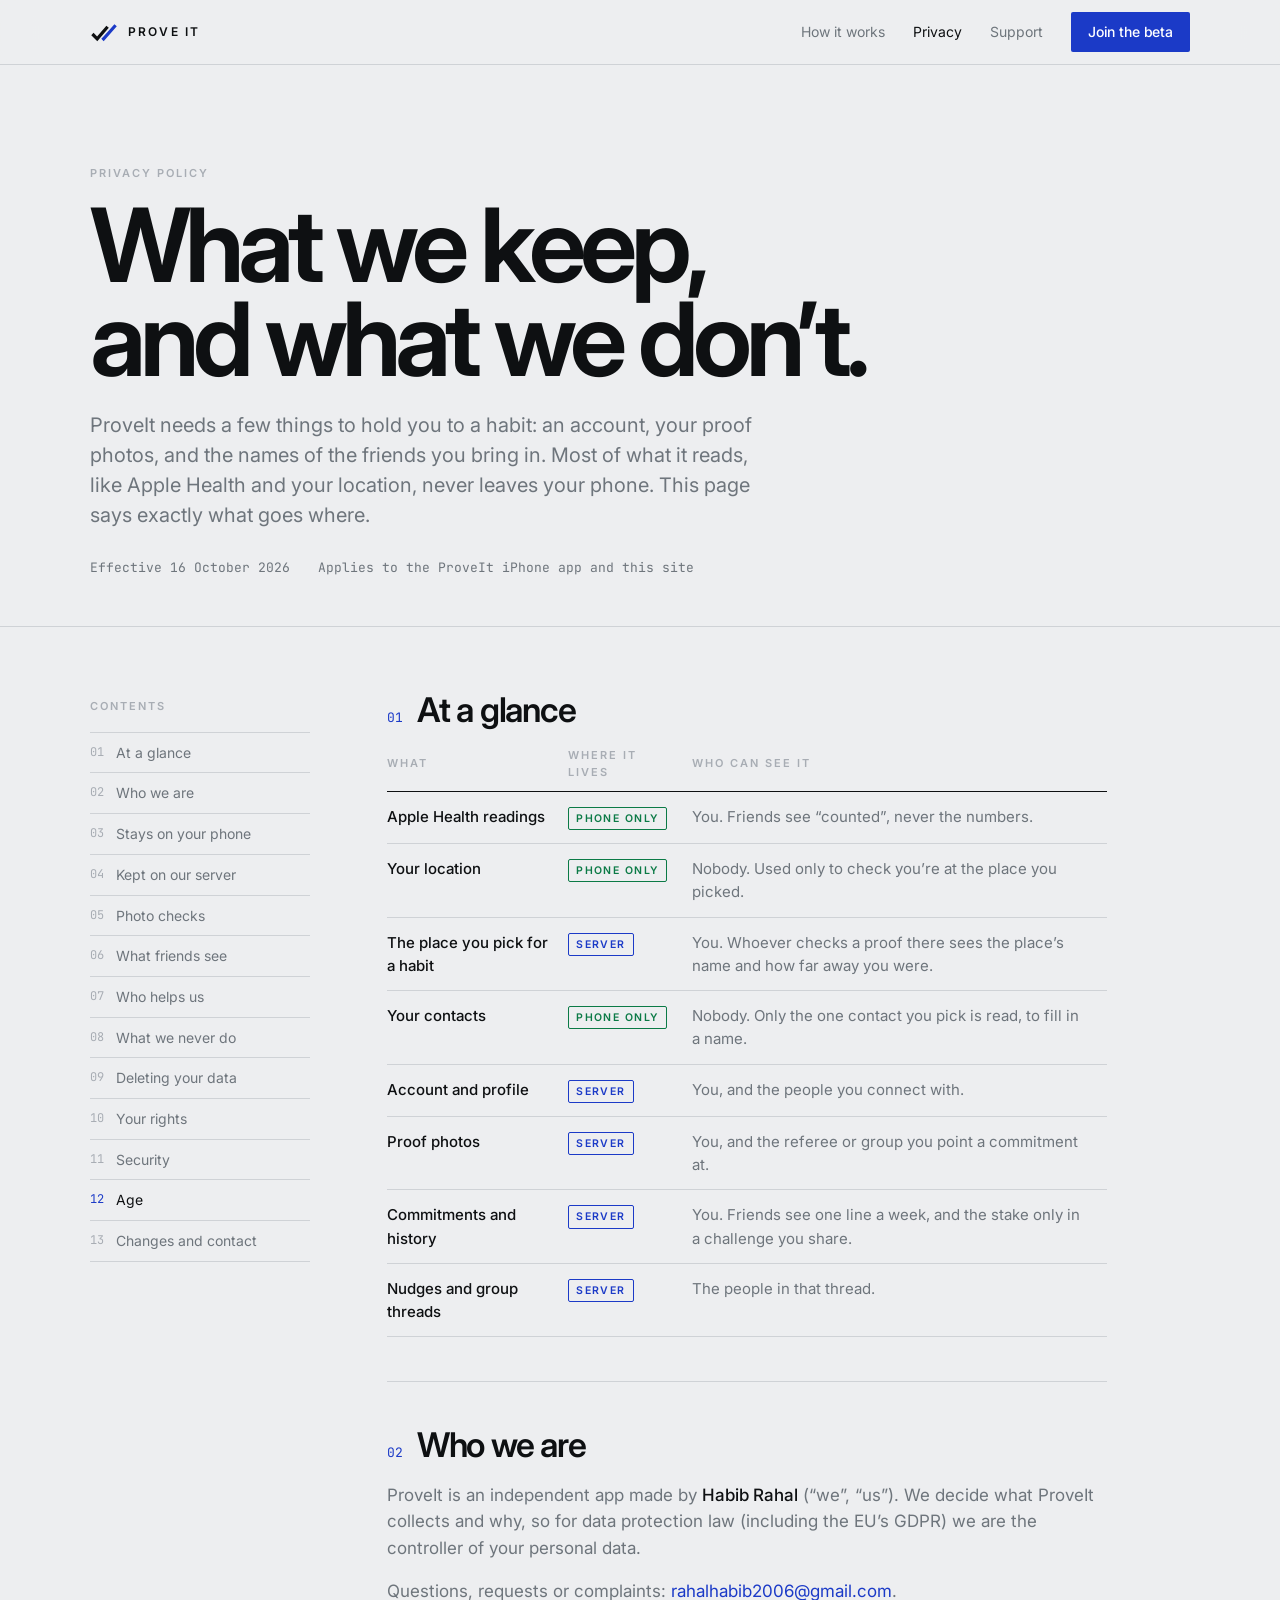
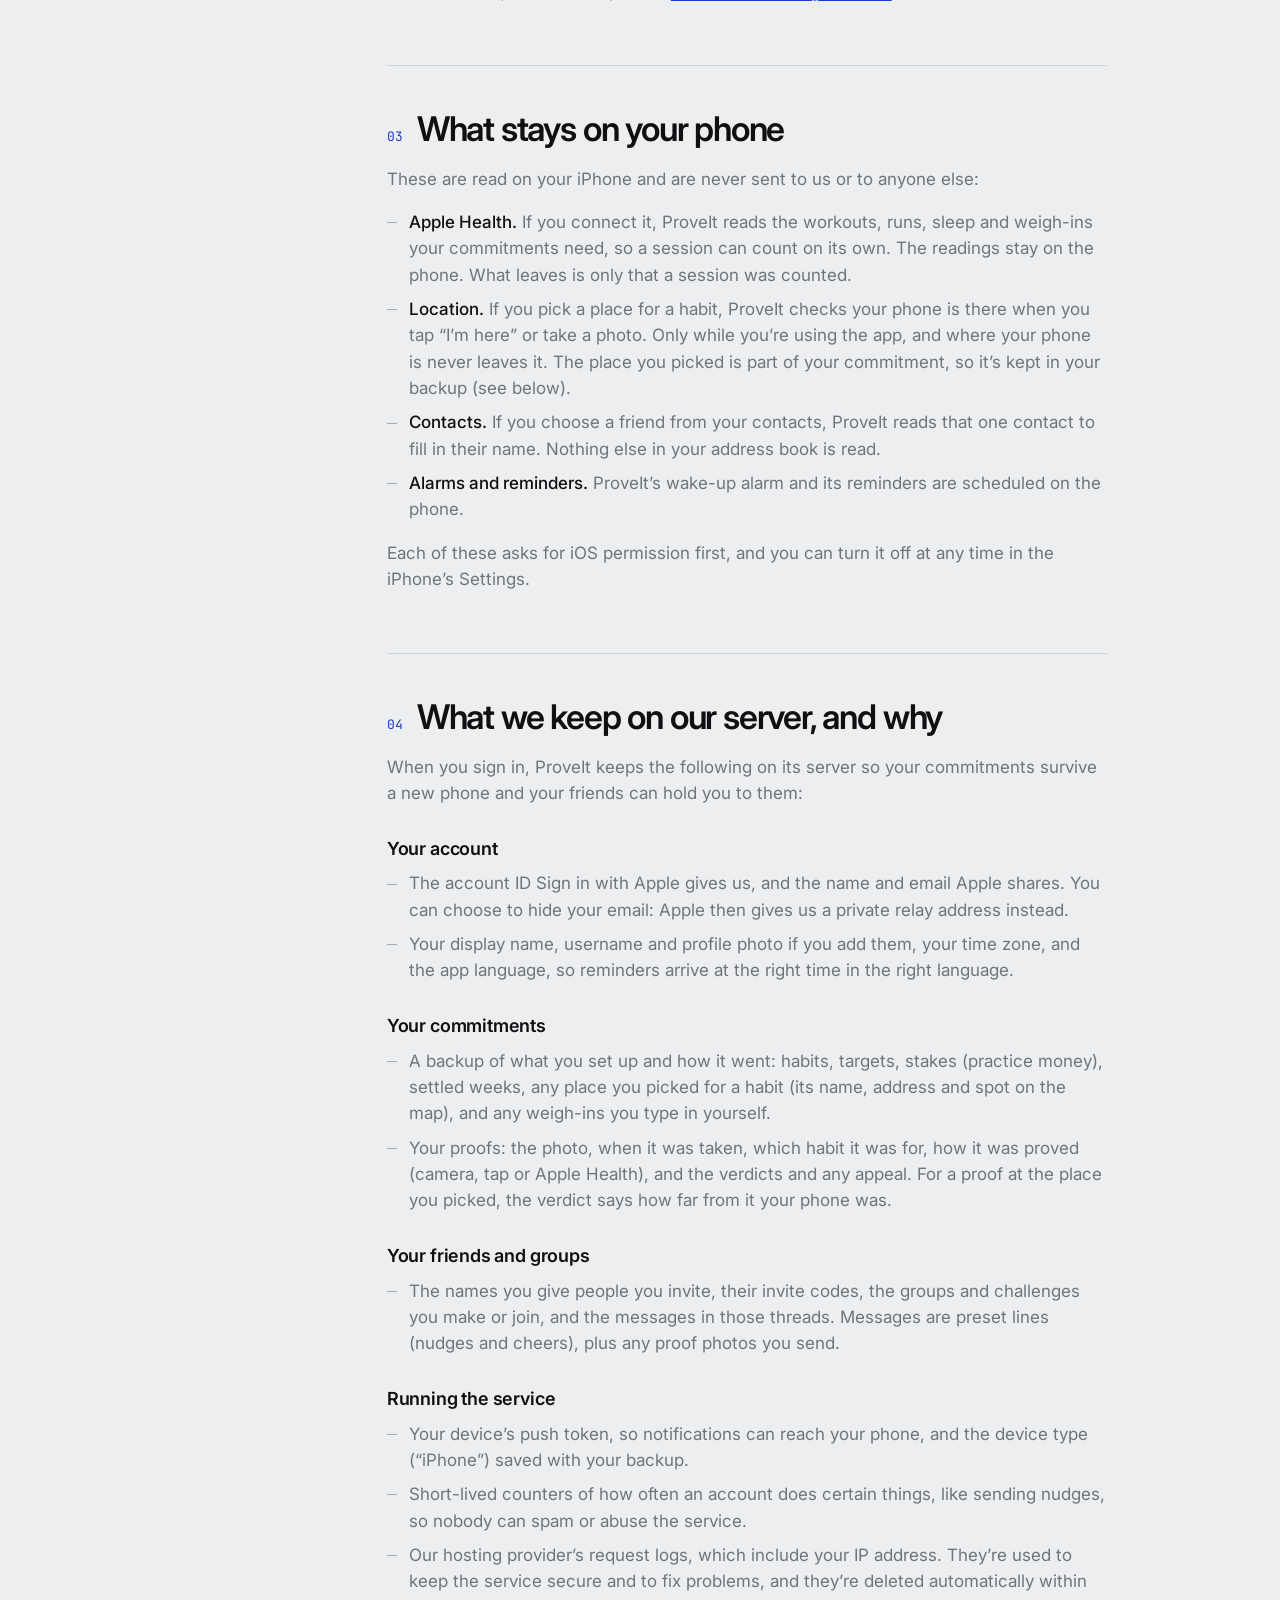
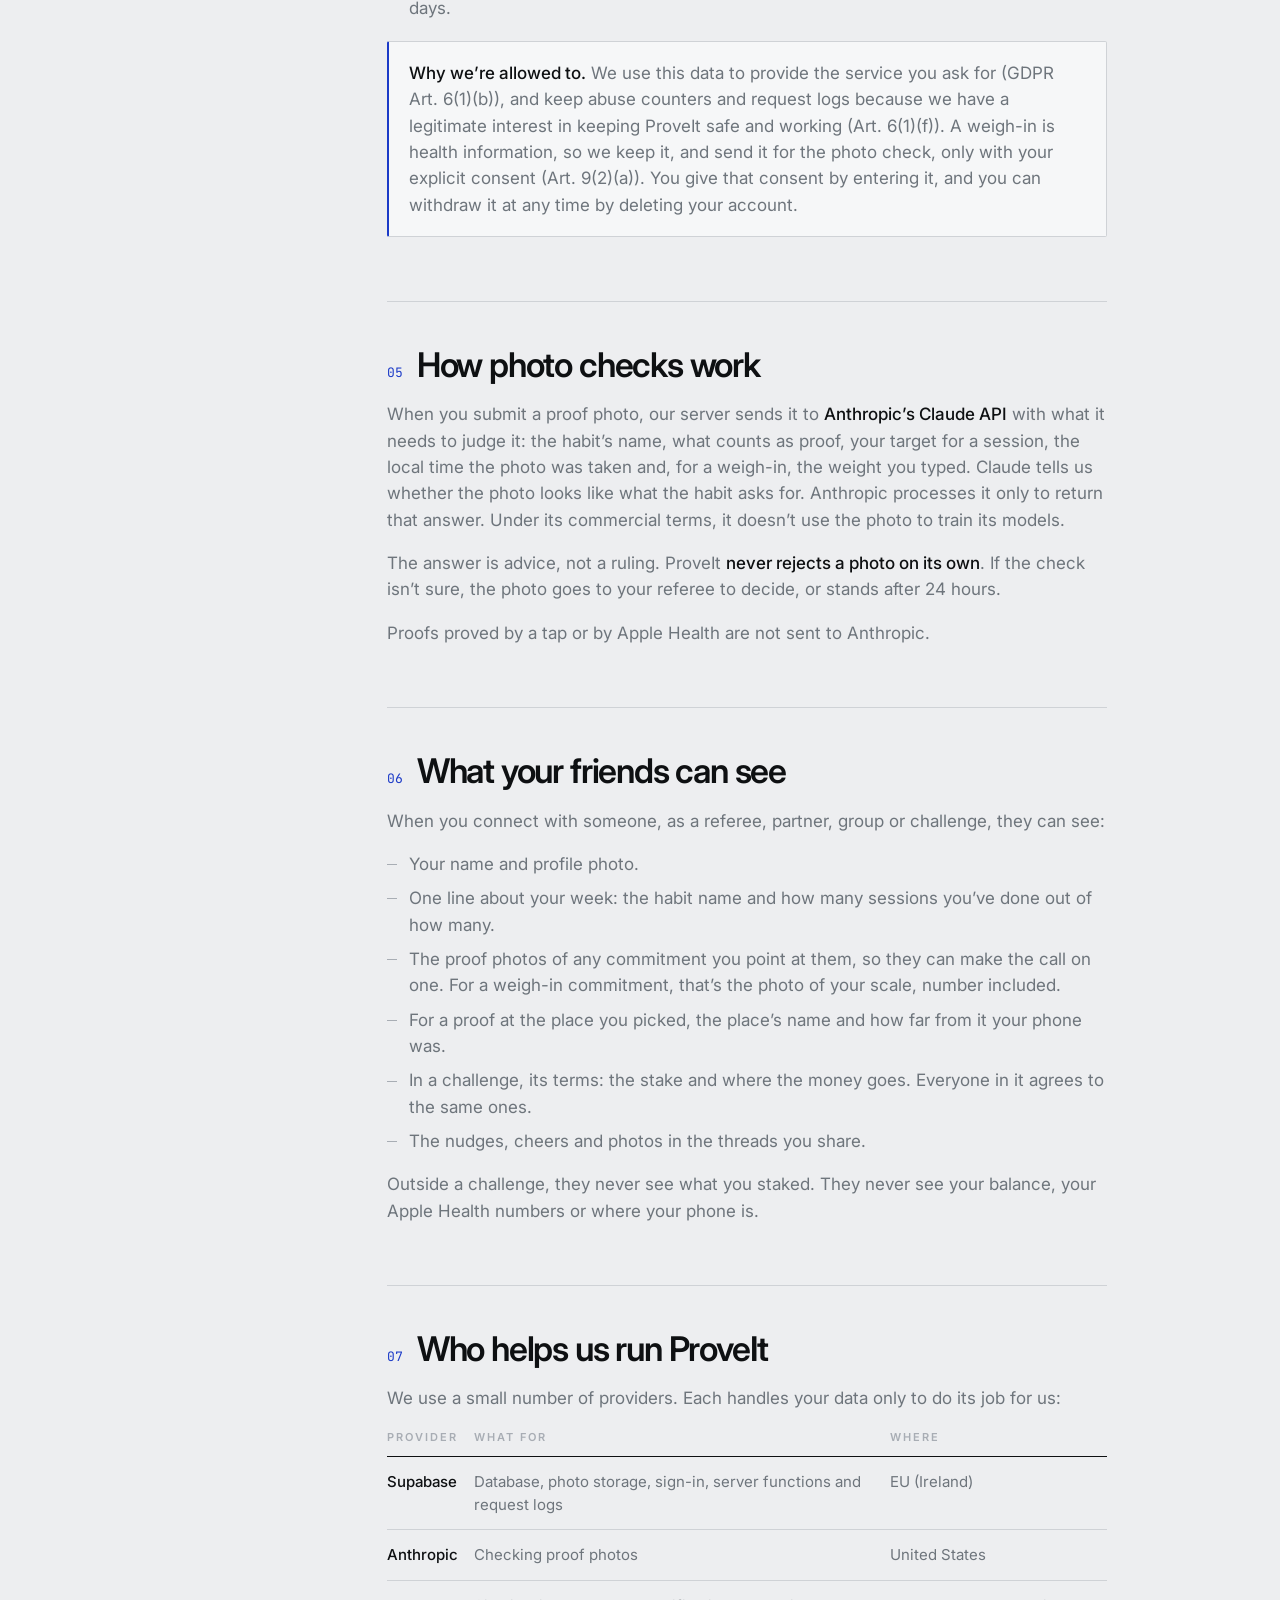
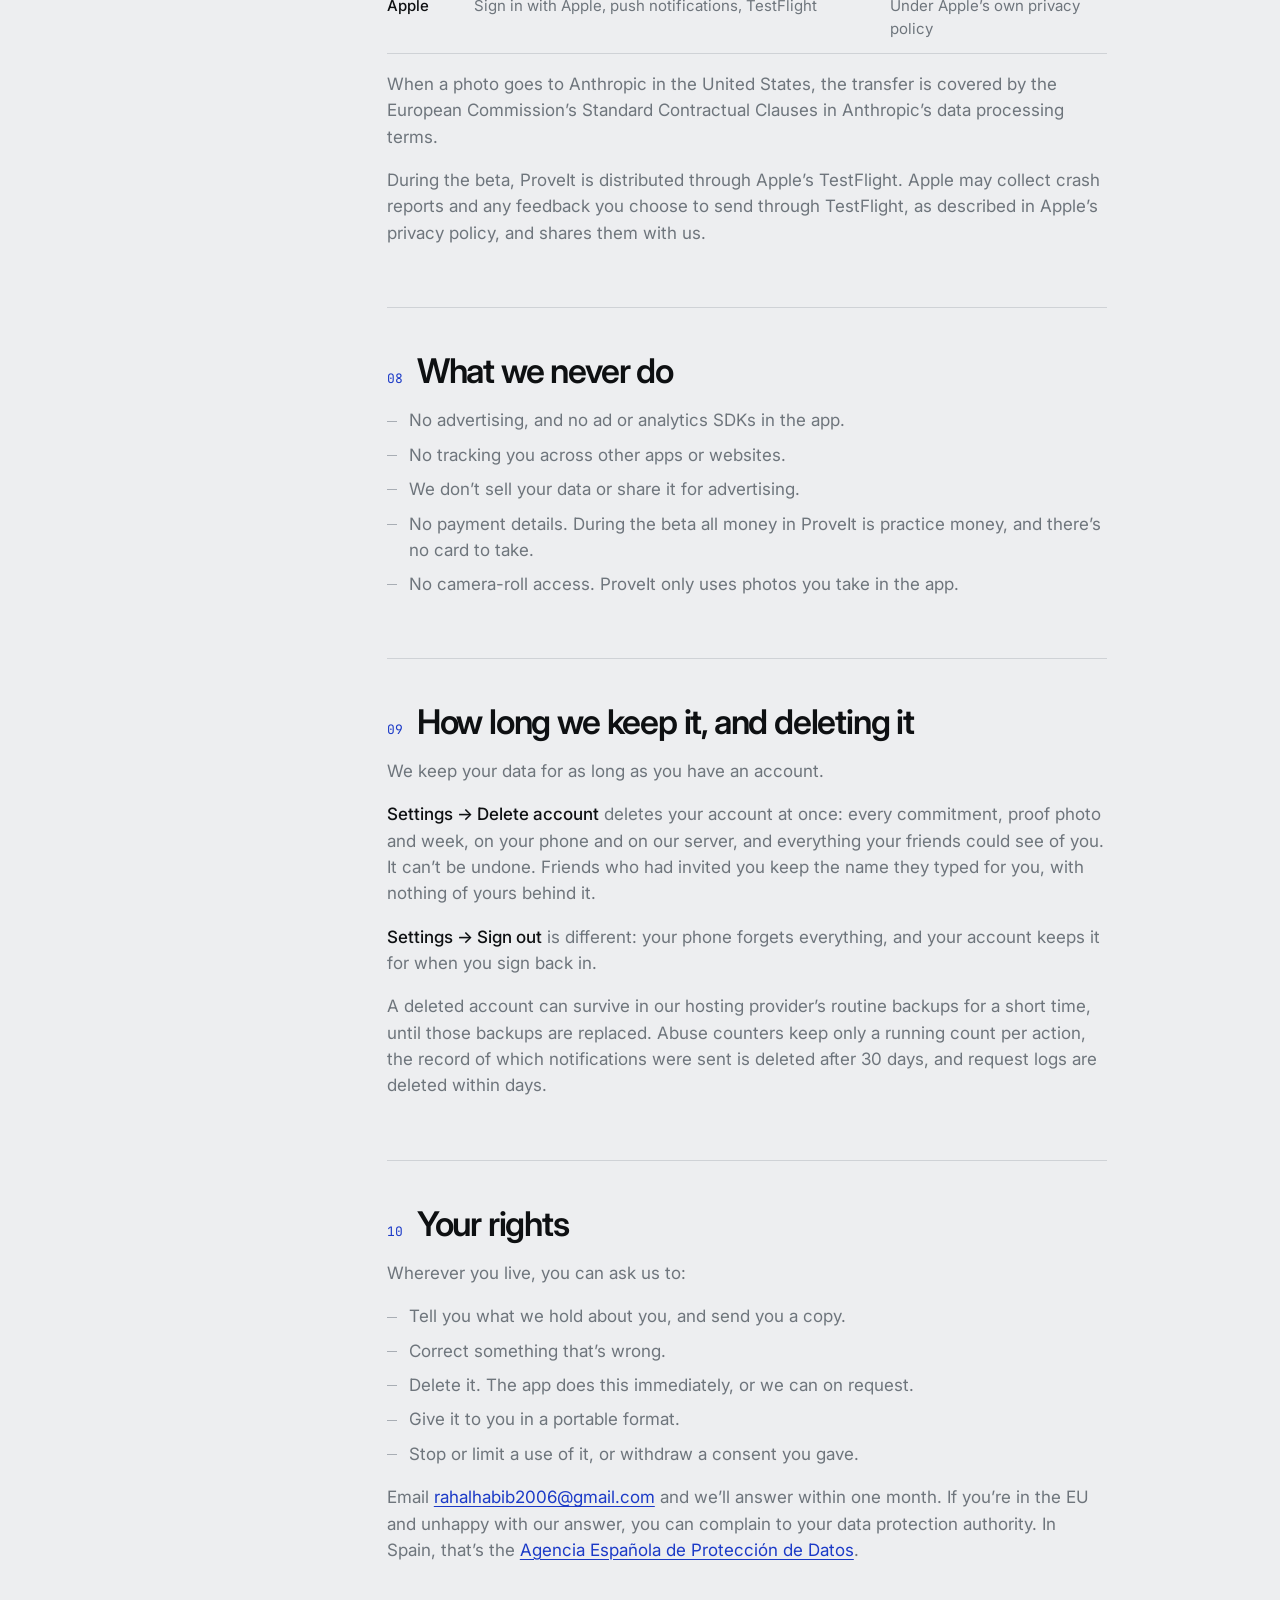
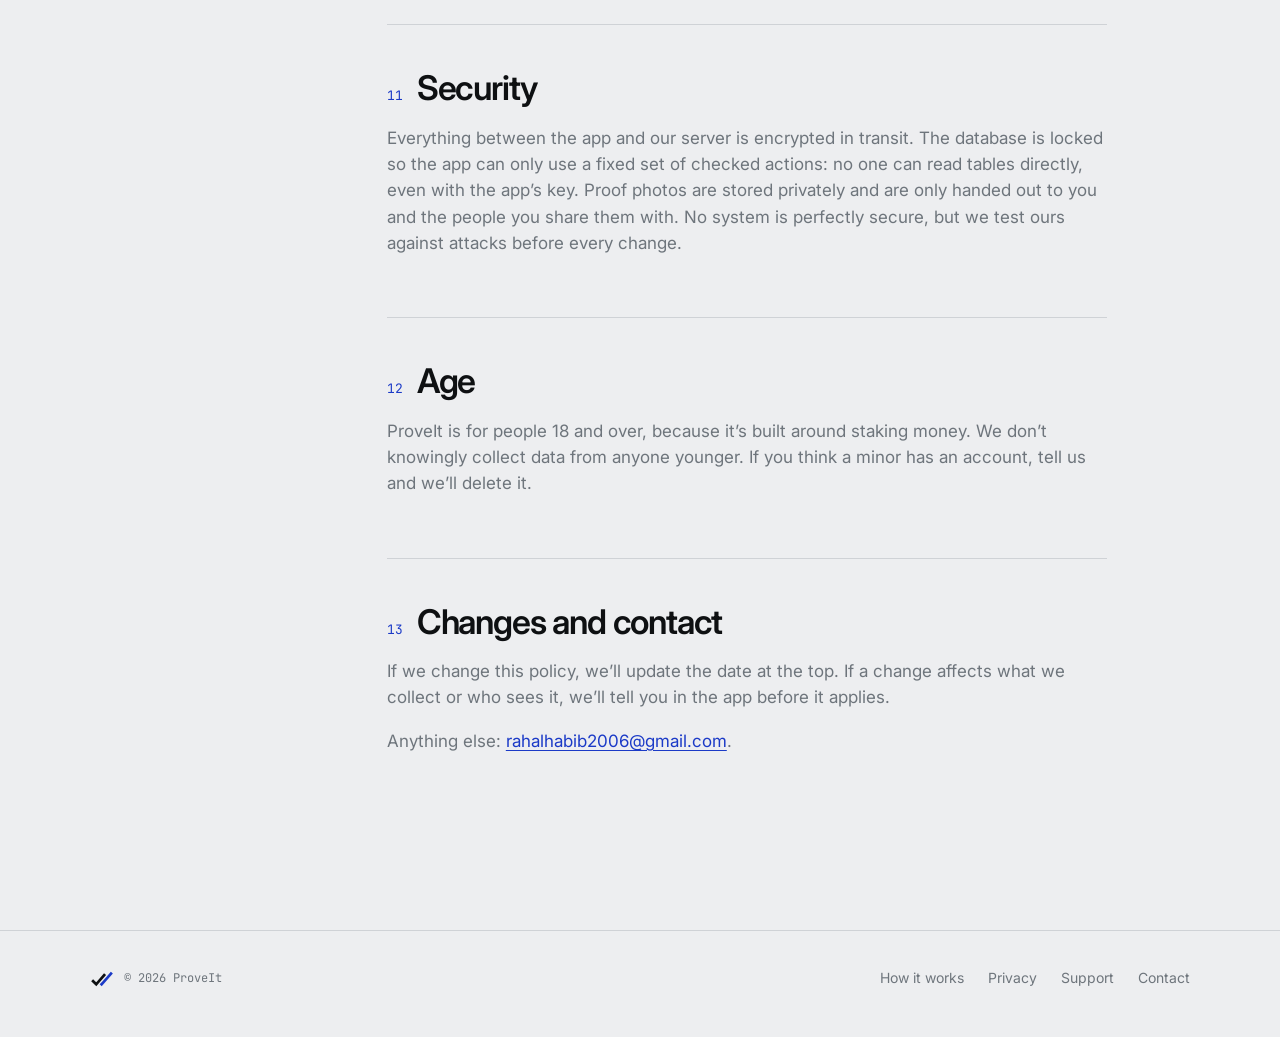
==== commit cbcd9640: "Privacy: saved places in the backup, challenge stakes, request logs The place you pick for a habit i" ====
--- a/privacy/index.html
+++ b/privacy/index.html
@@ -74,10 +74,11 @@
               <tbody>
                 <tr><td data-label="What">Apple Health readings</td><td data-label="Where it lives"><span class="tag tag--phone">Phone only</span></td><td data-label="Who can see it">You. Friends see “counted”, never the numbers.</td></tr>
                 <tr><td data-label="What">Your location</td><td data-label="Where it lives"><span class="tag tag--phone">Phone only</span></td><td data-label="Who can see it">Nobody. Used only to check you’re at the place you picked.</td></tr>
+                <tr><td data-label="What">The place you pick for a habit</td><td data-label="Where it lives"><span class="tag tag--server">Server</span></td><td data-label="Who can see it">You. Whoever checks a proof there sees the place’s name and how far away you were.</td></tr>
                 <tr><td data-label="What">Your contacts</td><td data-label="Where it lives"><span class="tag tag--phone">Phone only</span></td><td data-label="Who can see it">Nobody. Only the one contact you pick is read, to fill in a name.</td></tr>
                 <tr><td data-label="What">Account and profile</td><td data-label="Where it lives"><span class="tag tag--server">Server</span></td><td data-label="Who can see it">You, and the people you connect with.</td></tr>
                 <tr><td data-label="What">Proof photos</td><td data-label="Where it lives"><span class="tag tag--server">Server</span></td><td data-label="Who can see it">You, and the referee or group you point a commitment at.</td></tr>
-                <tr><td data-label="What">Commitments and history</td><td data-label="Where it lives"><span class="tag tag--server">Server</span></td><td data-label="Who can see it">You. Friends see one line a week, never the stake.</td></tr>
+                <tr><td data-label="What">Commitments and history</td><td data-label="Where it lives"><span class="tag tag--server">Server</span></td><td data-label="Who can see it">You. Friends see one line a week, and the stake only in a challenge you share.</td></tr>
                 <tr><td data-label="What">Nudges and group threads</td><td data-label="Where it lives"><span class="tag tag--server">Server</span></td><td data-label="Who can see it">The people in that thread.</td></tr>
               </tbody>
             </table>
@@ -95,7 +96,7 @@
           <p>These are read on your iPhone and are never sent to us or to anyone else:</p>
           <ul>
             <li><strong>Apple Health.</strong> If you connect it, ProveIt reads the workouts, runs, sleep and weigh-ins your commitments need, so a session can count on its own. The readings stay on the phone. What leaves is only that a session was counted.</li>
-            <li><strong>Location.</strong> If you pick a place for a habit, ProveIt checks your phone is there when you tap “I’m here” or take a photo. Only while you’re using the app, and the location itself is never uploaded.</li>
+            <li><strong>Location.</strong> If you pick a place for a habit, ProveIt checks your phone is there when you tap “I’m here” or take a photo. Only while you’re using the app, and where your phone is never leaves it. The place you picked is part of your commitment, so it’s kept in your backup (see below).</li>
             <li><strong>Contacts.</strong> If you choose a friend from your contacts, ProveIt reads that one contact to fill in their name. Nothing else in your address book is read.</li>
             <li><strong>Alarms and reminders.</strong> ProveIt’s wake-up alarm and its reminders are scheduled on the phone.</li>
           </ul>
@@ -112,8 +113,8 @@
           </ul>
           <h3>Your commitments</h3>
           <ul>
-            <li>A backup of what you set up and how it went: habits, targets, stakes (practice money), settled weeks, and any weigh-ins you type in yourself.</li>
-            <li>Your proofs: the photo, when it was taken, which habit it was for, how it was proved (camera, tap or Apple Health), and the verdicts and any appeal.</li>
+            <li>A backup of what you set up and how it went: habits, targets, stakes (practice money), settled weeks, any place you picked for a habit (its name, address and spot on the map), and any weigh-ins you type in yourself.</li>
+            <li>Your proofs: the photo, when it was taken, which habit it was for, how it was proved (camera, tap or Apple Health), and the verdicts and any appeal. For a proof at the place you picked, the verdict says how far from it your phone was.</li>
           </ul>
           <h3>Your friends and groups</h3>
           <ul>
@@ -121,10 +122,11 @@
           </ul>
           <h3>Running the service</h3>
           <ul>
-            <li>Your device’s push token, so notifications can reach your phone.</li>
+            <li>Your device’s push token, so notifications can reach your phone, and the device type (“iPhone”) saved with your backup.</li>
             <li>Short-lived counters of how often an account does certain things, like sending nudges, so nobody can spam or abuse the service.</li>
-          </ul>
-          <div class="callout"><p><strong>Why we’re allowed to.</strong> We use this data to provide the service you ask for (GDPR Art. 6(1)(b)), and keep abuse counters because we have a legitimate interest in keeping ProveIt safe (Art. 6(1)(f)). A weigh-in is health information, so we keep it, and send it for the photo check, only with your explicit consent (Art. 9(2)(a)). You give that consent by entering it, and you can withdraw it at any time by deleting your account.</p></div>
+            <li>Our hosting provider’s request logs, which include your IP address. They’re used to keep the service secure and to fix problems, and they’re deleted automatically within days.</li>
+          </ul>
+          <div class="callout"><p><strong>Why we’re allowed to.</strong> We use this data to provide the service you ask for (GDPR Art. 6(1)(b)), and keep abuse counters and request logs because we have a legitimate interest in keeping ProveIt safe and working (Art. 6(1)(f)). A weigh-in is health information, so we keep it, and send it for the photo check, only with your explicit consent (Art. 9(2)(a)). You give that consent by entering it, and you can withdraw it at any time by deleting your account.</p></div>
         </section>
 
         <section id="photos">
@@ -141,9 +143,11 @@
             <li>Your name and profile photo.</li>
             <li>One line about your week: the habit name and how many sessions you’ve done out of how many.</li>
             <li>The proof photos of any commitment you point at them, so they can make the call on one. For a weigh-in commitment, that’s the photo of your scale, number included.</li>
+            <li>For a proof at the place you picked, the place’s name and how far from it your phone was.</li>
+            <li>In a challenge, its terms: the stake and where the money goes. Everyone in it agrees to the same ones.</li>
             <li>The nudges, cheers and photos in the threads you share.</li>
           </ul>
-          <p>They never see what you staked, your balance, your Apple Health numbers or your location.</p>
+          <p>Outside a challenge, they never see what you staked. They never see your balance, your Apple Health numbers or where your phone is.</p>
         </section>
 
         <section id="providers">
@@ -153,7 +157,7 @@
             <table class="ledger">
               <thead><tr><th>Provider</th><th>What for</th><th>Where</th></tr></thead>
               <tbody>
-                <tr><td data-label="Provider">Supabase</td><td data-label="What for">Database, photo storage, sign-in and server functions</td><td data-label="Where">EU (Ireland)</td></tr>
+                <tr><td data-label="Provider">Supabase</td><td data-label="What for">Database, photo storage, sign-in, server functions and request logs</td><td data-label="Where">EU (Ireland)</td></tr>
                 <tr><td data-label="Provider">Anthropic</td><td data-label="What for">Checking proof photos</td><td data-label="Where">United States</td></tr>
                 <tr><td data-label="Provider">Apple</td><td data-label="What for">Sign in with Apple, push notifications, TestFlight</td><td data-label="Where">Under Apple’s own privacy policy</td></tr>
               </tbody>
@@ -179,7 +183,7 @@
           <p>We keep your data for as long as you have an account.</p>
           <p><strong>Settings → Delete account</strong> deletes your account at once: every commitment, proof photo and week, on your phone and on our server, and everything your friends could see of you. It can’t be undone. Friends who had invited you keep the name they typed for you, with nothing of yours behind it.</p>
           <p><strong>Settings → Sign out</strong> is different: your phone forgets everything, and your account keeps it for when you sign back in.</p>
-          <p>A deleted account can survive in our hosting provider’s routine backups for a short time, until those backups are replaced. Abuse counters keep only a running count per action, and the record of which notifications were sent is deleted after 30 days.</p>
+          <p>A deleted account can survive in our hosting provider’s routine backups for a short time, until those backups are replaced. Abuse counters keep only a running count per action, the record of which notifications were sent is deleted after 30 days, and request logs are deleted within days.</p>
         </section>
 
         <section id="rights">
